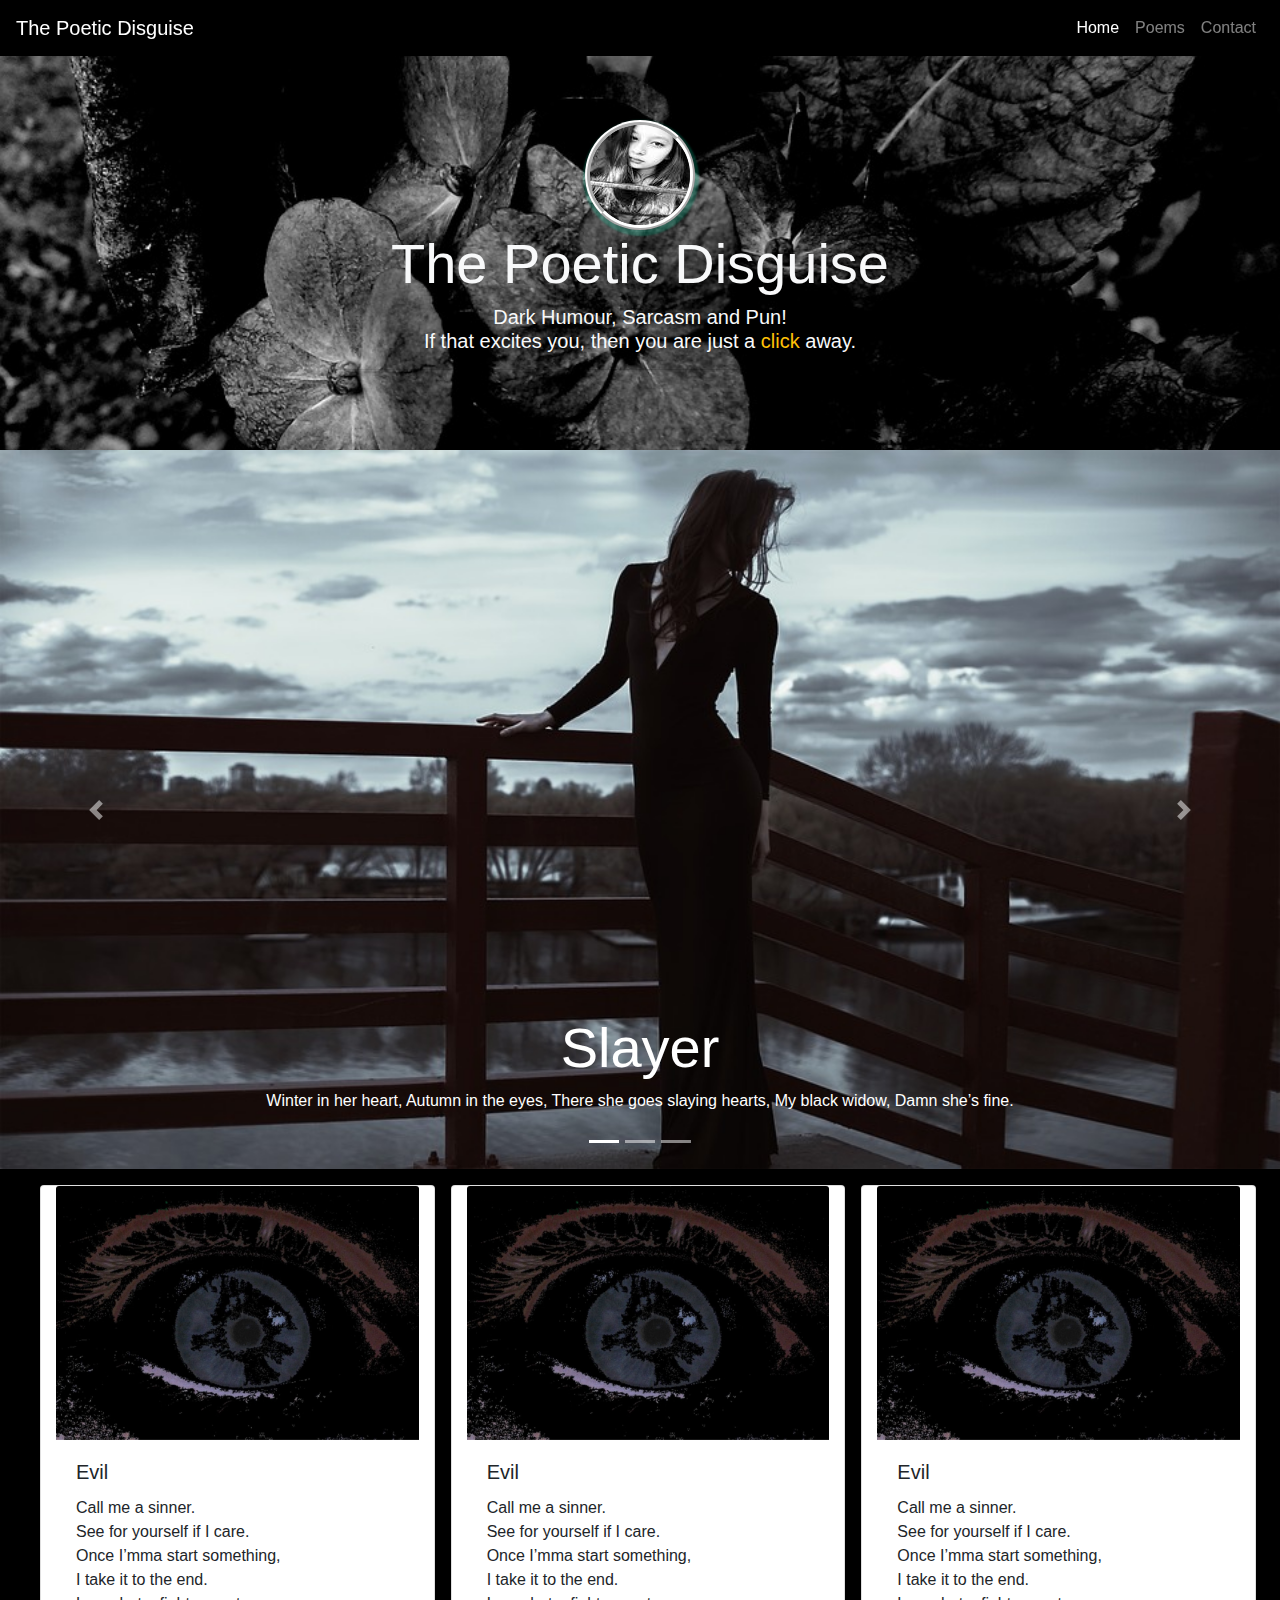
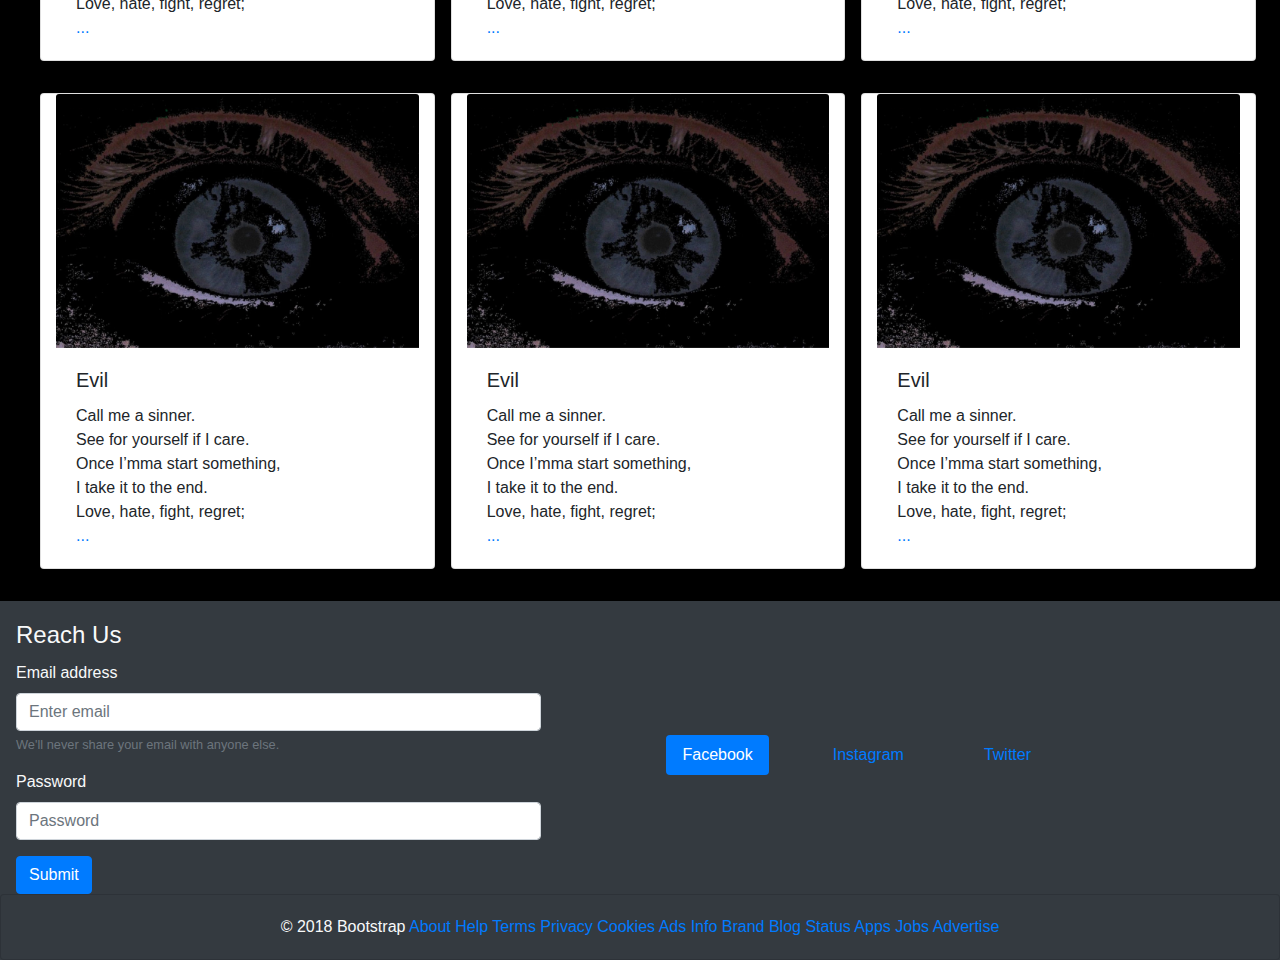
==== index.html @ 0a64d744 "transfer of files from local to remote repository" ====
<!doctype html>
<html lang="en">
  <head>
    <!-- Required meta tags -->
    <meta charset="utf-8">
    <meta name="viewport" content="width=device-width, initial-scale=1, shrink-to-fit=no">

    <!-- Bootstrap CSS -->
    <link rel="stylesheet" href="https://maxcdn.bootstrapcdn.com/bootstrap/4.0.0/css/bootstrap.min.css" integrity="sha384-Gn5384xqQ1aoWXA+058RXPxPg6fy4IWvTNh0E263XmFcJlSAwiGgFAW/dAiS6JXm" crossorigin="anonymous">

    <!-- Custom CSS -->
    <link rel="stylesheet" type="text/css" href="./style.css">

    <title>Home</title>
  </head>
  <body>
  	<!-- Navigation bar -->
      <nav class="navbar navbar-expand-lg sticky-top navbar-dark bg-light bg-transparent navbar-inverse">
        <a class="navbar-brand display-1" href="#" >The Poetic Disguise</a>
        <button class="navbar-toggler" type="button" data-toggle="collapse" data-target="#navbarNav" >
          <span class="navbar-toggler-icon"></span>
        </button>

        <div class="collapse navbar-collapse justify-content-end" id="navbarNav">
          <ul class="navbar-nav ">
            <li class="nav-item active">
              <a class="nav-link" href="#">Home</a>
            </li>
            <li class="nav-item ">
              <a class="nav-link" href="#poem">Poems</a>
            </li>
            <li class="nav-item ">
              <a class="nav-link" href="#contact">Contact</a>
            </li>
          </ul>
        </div>
      </nav>
      <!-- End of Navigation bar -->
    <!-- Header -->
    <header class="d-flex flex-wrap align-content-center justify-content-center banner">
      <!-- Banner -->
      <div class="text-center jumbotron jumbotron-fluid mb-0 text-light bg-transparent d-flex flex-wrap align-content-center justify-content-center ">
         <div class="text-center">
		  <img class="avatar" src="./image/avatar1.jpg" alt="avatar">
		 </div>
         <div class="container">
            <h1 class="display-4">The Poetic Disguise</h1>
            <h3 class="lead"><span>Dark Humour</span>, <span>Sarcasm</span> and <span>Pun!</span><br>
              If that excites you, then you are just a<a class="text-warning" href="#poems"> click</a>
            away.</h3>
            <hr />
         </div>
      </div>
    </header>

      <!-- Carousel -->
      <div id="carouselExampleIndicators" class="carousel slide" data-ride="carousel">
        <ol class="carousel-indicators">
          <li data-target="#carouselExampleIndicators" data-slide-to="0" class="active"></li>
          <li data-target="#carouselExampleIndicators" data-slide-to="1"></li>
          <li data-target="#carouselExampleIndicators" data-slide-to="2"></li>
        </ol>
        <div class="carousel-inner">
          <div class="carousel-item active">
            <img class="d-block w-100 mr-3 img-fluid " src="./image/slayer.jpg" alt="First slide">
            <div class="carousel-caption d-none d-md-block">
            	<h2 class="display-4">Slayer</h2>
            	<blockquote>
            		Winter in her heart,
					Autumn in the eyes,
					There she goes slaying hearts,
					My black widow,
					Damn she’s fine.
				</blockquote>
            </div>
          </div>
          <div class="carousel-item">
            <img class="d-block w-100 mr-3 img-fluid " src="./image/slayer1.jpg" alt="Second slide">
            <div class="carousel-caption d-none d-md-block">
            	<h2 class="display-4">Evil</h2>
            	<blockquote>
            		Imperfect version of perfection,
					Coz perfect is too overrated.
				</blockquote>
            </div>
          </div>
          <div class="carousel-item">
            <img class="d-block w-100 mr-3 img-fluid " src="./image/carousel.jpg" alt="Third slide">
            <div class="carousel-caption d-none d-md-block">
            	<h2 class="display-4 text-dark">Blood Flower</h2>
            	<blockquote class="text-dark">
            		It’s not karma,
					It’s just me: the masochist that you made me be.
					I was right, you were a sakura,<br>
					<span class="text-danger">A bloodflower,</span>
					Only when I touched, the venom spread,
					I saw the demon soul mock my chained heart.Imperfect version of perfection,
										Coz perfect is too overrated.
				</blockquote>
            </div>
          </div>
        </div>
        <a class="carousel-control-prev" href="#carouselExampleIndicators" role="button" data-slide="prev">
          <span class="carousel-control-prev-icon" aria-hidden="true"></span>
          <span class="sr-only">Previous</span>
        </a>
        <a class="carousel-control-next" href="#carouselExampleIndicators" role="button" data-slide="next">
          <span class="carousel-control-next-icon" aria-hidden="true"></span>
          <span class="sr-only">Next</span>
        </a>
      </div>
      <!-- End of Carousel-->

      <!-- Cards -->
     <div class="row ml-4 mr-4 mt-3 mb-3" id="poem">
      <div class="card col-lg col-sm ml-3 mb-3 justify-content-between" style="width: 18rem;">
        <img class="card-img-top img-circle" src="./image/evil.jpg" alt="Card image cap">
        <div class="card-body">
          <h5 class="card-title">Evil</h5>
          <p class="card-text">Call me a sinner.<br>
	         See for yourself if I care.<br>
	         Once I’mma start something,<br>
	         I take it to the end.<br>
	         Love, hate, fight, regret;<br>
          <a href="#" class="card-link  data-toggle="tooltip" data-placement="top" title="Read more">...</a>
	     </p>
        </div>
      </div>
      <div class="card col-lg col-sm ml-3 mb-3 justify-content-between" style="width: 18rem;">
        <img class="card-img-top img-circle" src="./image/evil.jpg" alt="Card image cap">
        <div class="card-body">
          <h5 class="card-title">Evil</h5>
          <p class="card-text">Call me a sinner.<br>
	         See for yourself if I care.<br>
	         Once I’mma start something,<br>
	         I take it to the end.<br>
	         Love, hate, fight, regret;<br>
	         <a href="#" class="card-link  data-toggle="tooltip" data-placement="top" title="Read more">...</a>
	     </p>  
        </div>
      </div>
      <div class="card col-lg col-sm ml-3 mb-3 justify-content-between" style="width: 18rem;">
        <img class="card-img-top img-circle" src="./image/evil.jpg" alt="Card image cap">
        <div class="card-body">
          <h5 class="card-title">Evil</h5>
          <p class="card-text">Call me a sinner.<br>
	         See for yourself if I care.<br>
	         Once I’mma start something,<br>
	         I take it to the end.<br>
	         Love, hate, fight, regret;<br>
	         <a href="#" class="card-link  data-toggle="tooltip" data-placement="top" title="Read more">...</a>
	     </p>
        </div>
      </div>
    </div>  

    <div class="row ml-4 mr-4 mt-3 mb-3">
      <div class="card col-lg col-sm ml-3 mb-3 justify-content-between" style="width: 18rem;">
        <img class="card-img-top img-circle" src="./image/evil.jpg" alt="Card image cap">
        <div class="card-body">
          <h5 class="card-title">Evil</h5>
          <p class="card-text">Call me a sinner.<br>
	         See for yourself if I care.<br>
	         Once I’mma start something,<br>
	         I take it to the end.<br>
	         Love, hate, fight, regret;<br>
          <a href="#" class="card-link  data-toggle="tooltip" data-placement="top" title="Read more">...</a>
	     </p>
        </div>
      </div>
      <div class="card col-lg col-sm ml-3 mb-3 justify-content-between" style="width: 18rem;">
        <img class="card-img-top img-circle" src="./image/evil.jpg" alt="Card image cap">
        <div class="card-body">
          <h5 class="card-title">Evil</h5>
          <p class="card-text">Call me a sinner.<br>
	         See for yourself if I care.<br>
	         Once I’mma start something,<br>
	         I take it to the end.<br>
	         Love, hate, fight, regret;<br>
	         <a href="#" class="card-link  data-toggle="tooltip" data-placement="top" title="Read more">...</a>
	     </p>  
        </div>
      </div> 
      <div class="card col-lg col-sm ml-3 mb-3 justify-content-between" style="width: 18rem;">
        <img class="card-img-top img-circle" src="./image/evil.jpg" alt="Card image cap">
        <div class="card-body">
          <h5 class="card-title">Evil</h5>
          <p class="card-text">Call me a sinner.<br>
	         See for yourself if I care.<br>
	         Once I’mma start something,<br>
	         I take it to the end.<br>
	         Love, hate, fight, regret;<br>
	         <a href="#" class="card-link  data-toggle="tooltip" data-placement="top" title="Read more">...</a>
	     </p>
        </div>
      </div>
    </div>      
      <!-- End of Cards -->

      <!-- Footer -->
     <footer class="justify-content bg-dark text-light">
      <div class="container row pt-3 pl-3">
        <form class="col-lg-6" id="contact">
          <fieldset>
            <legend> Reach Us</legend>
	          <div class="form-group">
	            <label for="exampleInputEmail1">Email address</label>
	            <input type="email" class="form-control" id="exampleInputEmail1" aria-describedby="emailHelp" placeholder="Enter email">
	            <small id="emailHelp" class="form-text text-muted">We'll never share your email with anyone else.</small>
	          </div>
	          <div class="form-group">
	            <label for="exampleInputPassword1">Password</label>
	            <input type="password" class="form-control" id="exampleInputPassword1" placeholder="Password">
	          </div>
	          <button type="submit" class="btn btn-primary">Submit</button>
          </fieldset>
        </form>
        <div class="col-lg-6 d-flex align-items-center justify-content-end">
          <ul class="nav nav-pills">
              <li class="nav-item mr-5">
                <a class="nav-link active" href="#">
                  <span class="oi oi-icon-"></span>
                  Facebook
                </a>
              </li>
              <li class="nav-item mr-5">
                <a class="nav-link" href="#">
                  <span class="icon icon-bell"></span>
                  Instagram
                </a>
              </li>
              <li class="nav-item mr-5">
                <a class="nav-link" href="#">
                  <span class="icon icon-users"></span>
                  Twitter
                </a>
              </li>
            </ul>
        </div>
      </div> 
      <div class="card card-link-list bg-dark text-center">
        <div class="card-body">
          © 2018 Bootstrap

          <a href="#">About</a>
          <a href="#">Help</a>
          <a href="#">Terms</a>
          <a href="#">Privacy</a>
          <a href="#">Cookies</a>
          <a href="#">Ads </a>
          <a href="#">Info</a>
          <a href="#">Brand</a>
          <a href="#">Blog</a>
          <a href="#">Status</a>
          <a href="#">Apps</a>
          <a href="#">Jobs</a>
          <a href="#">Advertise</a>
        </div>
      </div>
    </footer>

  <!-- End of Footer -->
    <!-- Optional JavaScript -->
    <!-- jQuery first, then Popper.js, then Bootstrap JS -->
    <script src="https://code.jquery.com/jquery-3.2.1.slim.min.js" integrity="sha384-KJ3o2DKtIkvYIK3UENzmM7KCkRr/rE9/Qpg6aAZGJwFDMVNA/GpGFF93hXpG5KkN" crossorigin="anonymous"></script>
    <script src="https://cdnjs.cloudflare.com/ajax/libs/popper.js/1.12.9/umd/popper.min.js" integrity="sha384-ApNbgh9B+Y1QKtv3Rn7W3mgPxhU9K/ScQsAP7hUibX39j7fakFPskvXusvfa0b4Q" crossorigin="anonymous"></script>
    <script src="https://maxcdn.bootstrapcdn.com/bootstrap/4.0.0/js/bootstrap.min.js" integrity="sha384-JZR6Spejh4U02d8jOt6vLEHfe/JQGiRRSQQxSfFWpi1MquVdAyjUar5+76PVCmYl" crossorigin="anonymous"></script>
  </body>
</html>
---- style.css ----
@media screen and (max-width: 768px) {
   .col-sm-4 {
     text-align: center;
     margin: 25px 0;
  }
}

body {
  background: black;
}

/* header */
.banner {
	background-image: url("./image/jumbotron.jpg");
  background-size: cover;
  min-height: -webkit-fill-available;
}

/* carousel */
.carsouel-item img {
	height: 50px;
}

/* avatar */
.avatar {
  border: 5px ridge white;
  border-radius: 50%;
  background: url("./image/avatar1.jpg");
  box-shadow: 1px 3px 2px 3px #00ffc433; 
}

.avatar:hover {
  background: url("./image/facebook.ico");
}

.card_margin {
  margin-right: 0px;
}
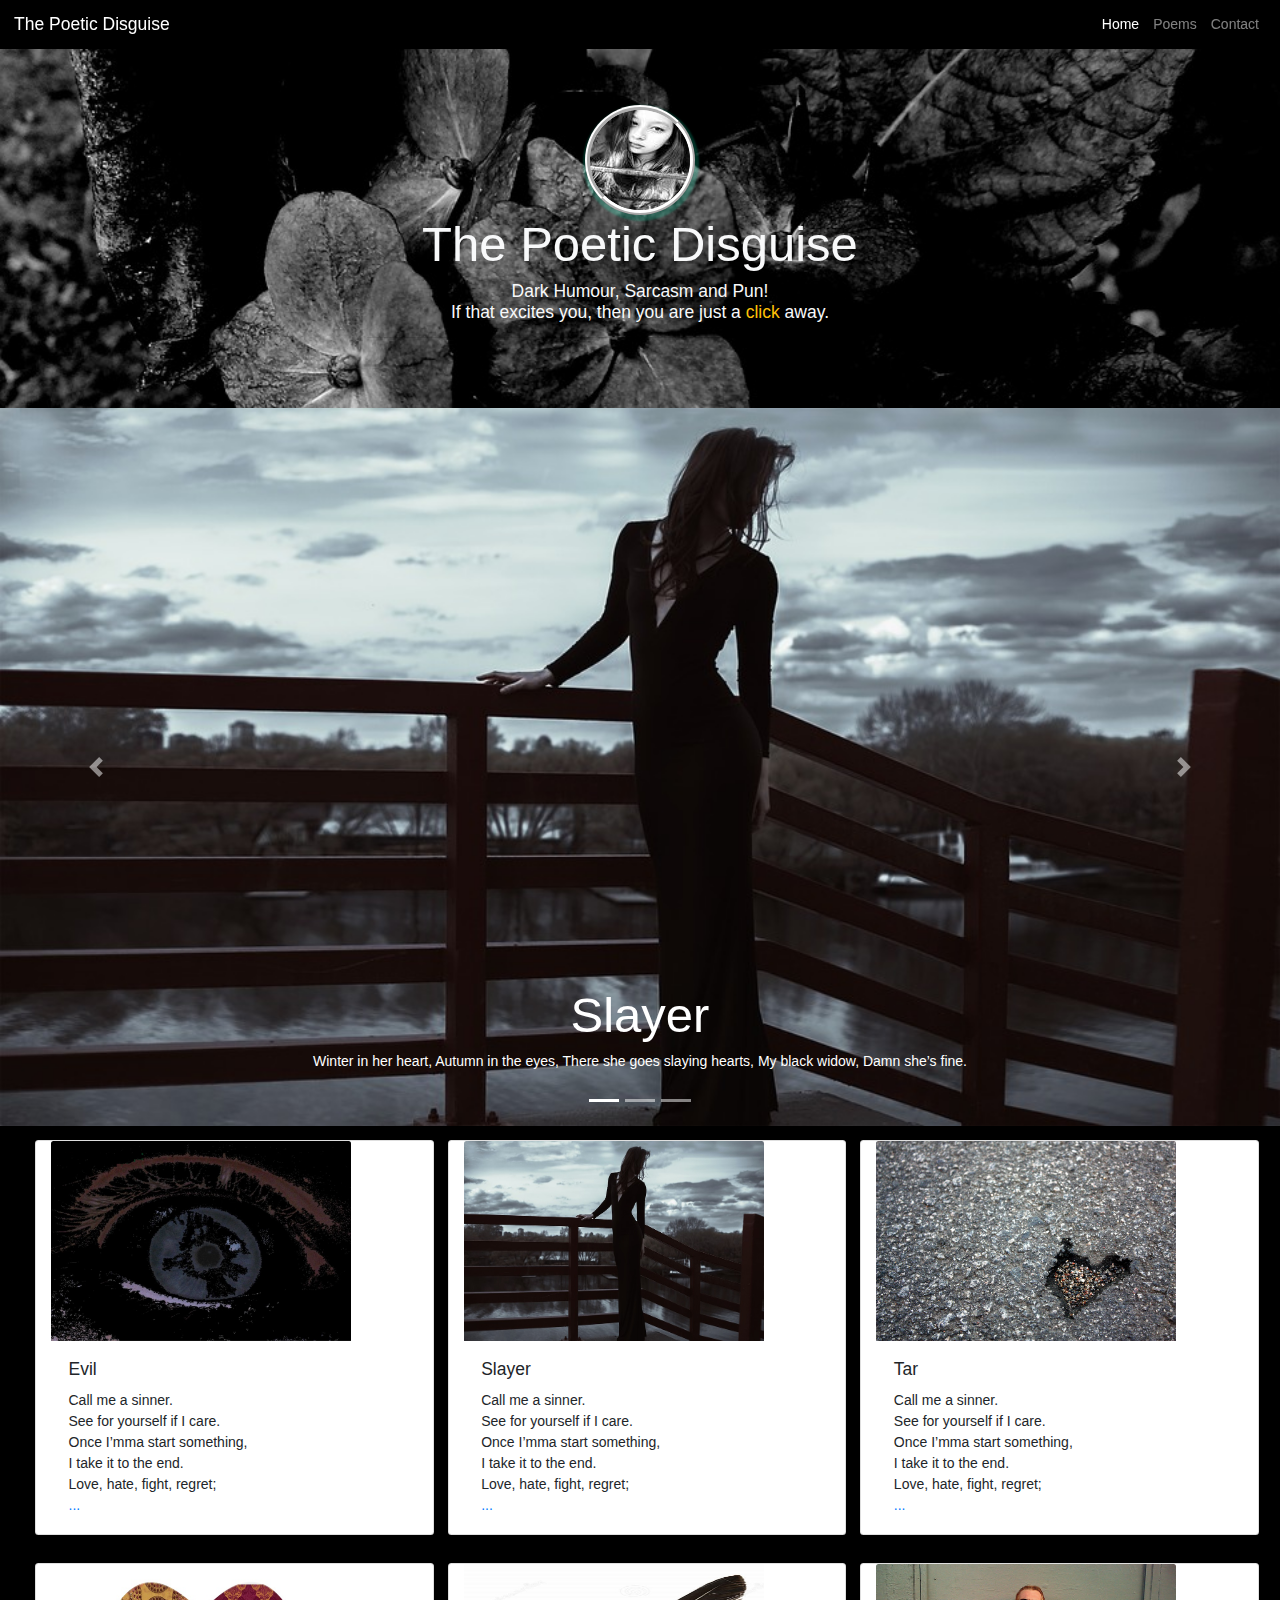
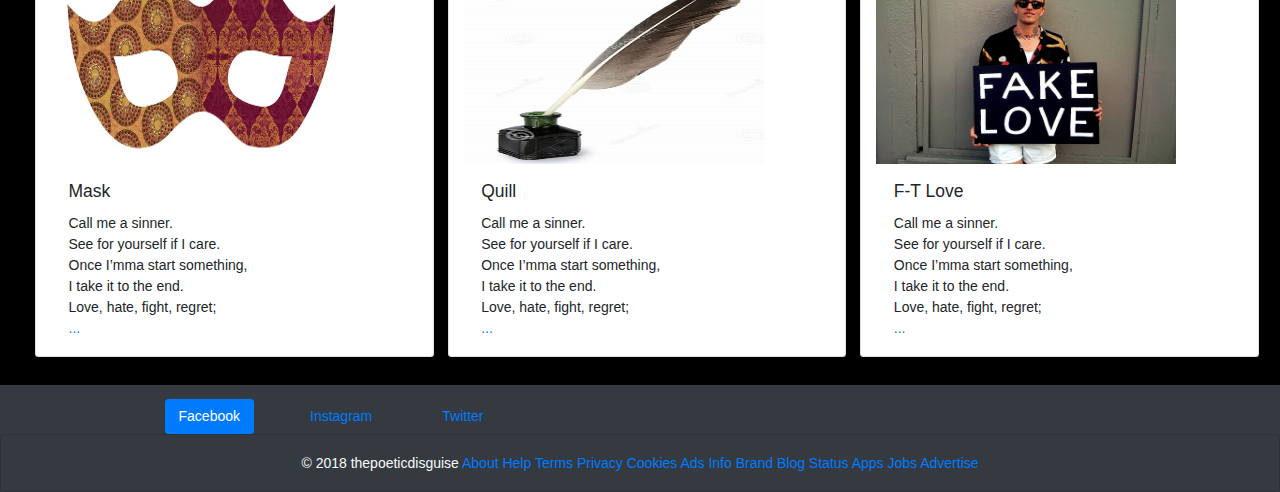
==== commit a7cee6dc: "resolved merge conflicts" ====
--- a/index.html
+++ b/index.html
@@ -22,15 +22,15 @@
         </button>
 
         <div class="collapse navbar-collapse justify-content-end" id="navbarNav">
-          <ul class="navbar-nav ">
+          <ul class="navbar-nav text-right">
             <li class="nav-item active">
               <a class="nav-link" href="#">Home</a>
             </li>
             <li class="nav-item ">
-              <a class="nav-link" href="#poem">Poems</a>
+              <a class="nav-link" href="./poem.html">Poems</a>
             </li>
             <li class="nav-item ">
-              <a class="nav-link" href="#contact">Contact</a>
+              <a class="nav-link" href="./contact.html">Contact</a>
             </li>
           </ul>
         </div>
@@ -46,7 +46,7 @@
          <div class="container">
             <h1 class="display-4">The Poetic Disguise</h1>
             <h3 class="lead"><span>Dark Humour</span>, <span>Sarcasm</span> and <span>Pun!</span><br>
-              If that excites you, then you are just a<a class="text-warning" href="#poems"> click</a>
+              If that excites you, then you are just a<a class="text-warning" href="#poem"> click</a>
             away.</h3>
             <hr />
          </div>
@@ -114,41 +114,41 @@
       <!-- Cards -->
      <div class="row ml-4 mr-4 mt-3 mb-3" id="poem">
       <div class="card col-lg col-sm ml-3 mb-3 justify-content-between" style="width: 18rem;">
-        <img class="card-img-top img-circle" src="./image/evil.jpg" alt="Card image cap">
-        <div class="card-body">
-          <h5 class="card-title">Evil</h5>
-          <p class="card-text">Call me a sinner.<br>
-	         See for yourself if I care.<br>
-	         Once I’mma start something,<br>
-	         I take it to the end.<br>
-	         Love, hate, fight, regret;<br>
-          <a href="#" class="card-link  data-toggle="tooltip" data-placement="top" title="Read more">...</a>
-	     </p>
-        </div>
-      </div>
-      <div class="card col-lg col-sm ml-3 mb-3 justify-content-between" style="width: 18rem;">
-        <img class="card-img-top img-circle" src="./image/evil.jpg" alt="Card image cap">
-        <div class="card-body">
-          <h5 class="card-title">Evil</h5>
-          <p class="card-text">Call me a sinner.<br>
-	         See for yourself if I care.<br>
-	         Once I’mma start something,<br>
-	         I take it to the end.<br>
-	         Love, hate, fight, regret;<br>
-	         <a href="#" class="card-link  data-toggle="tooltip" data-placement="top" title="Read more">...</a>
+        <img class="card-img-top img-circle img-fluid thumbnails" src="./image/evil.jpg" alt="Card image cap">
+        <div class="card-body">
+          <h5 class="h5 card-title">Evil</h5>
+          <p class="card-text">Call me a sinner.<br>
+	         See for yourself if I care.<br>
+	         Once I’mma start something,<br>
+	         I take it to the end.<br>
+	         Love, hate, fight, regret;<br>
+          <a href="./poem.html" class="card-link  data-toggle="tooltip" data-placement="top" title="Read more">...</a>
+	     </p>
+        </div>
+      </div>
+      <div class="card col-lg col-sm ml-3 mb-3 justify-content-between" style="width: 18rem;">
+        <img class="card-img-top img-circle img-fluid thumbnails" src="./image/slayer.jpg" alt="Card image cap">
+        <div class="card-body">
+          <h5 class="h5 card-title">Slayer</h5>
+          <p class="card-text">Call me a sinner.<br>
+	         See for yourself if I care.<br>
+	         Once I’mma start something,<br>
+	         I take it to the end.<br>
+	         Love, hate, fight, regret;<br>
+		<a href="./poem.html" class="card-link  data-toggle="tooltip" data-placement="top" title="Read more">...</a>
 	     </p>  
         </div>
       </div>
       <div class="card col-lg col-sm ml-3 mb-3 justify-content-between" style="width: 18rem;">
-        <img class="card-img-top img-circle" src="./image/evil.jpg" alt="Card image cap">
-        <div class="card-body">
-          <h5 class="card-title">Evil</h5>
-          <p class="card-text">Call me a sinner.<br>
-	         See for yourself if I care.<br>
-	         Once I’mma start something,<br>
-	         I take it to the end.<br>
-	         Love, hate, fight, regret;<br>
-	         <a href="#" class="card-link  data-toggle="tooltip" data-placement="top" title="Read more">...</a>
+        <img class="card-img-top img-circle img-fluid thumbnails" src="./image/tar.jpg" alt="Card image cap">
+        <div class="card-body">
+          <h5 class="h5 card-title">Tar</h5>
+          <p class="card-text">Call me a sinner.<br>
+	         See for yourself if I care.<br>
+	         Once I’mma start something,<br>
+	         I take it to the end.<br>
+	         Love, hate, fight, regret;<br>
+	         <a href="./poem.html" class="card-link  data-toggle="tooltip" data-placement="top" title="Read more">...</a>
 	     </p>
         </div>
       </div>
@@ -156,41 +156,49 @@
 
     <div class="row ml-4 mr-4 mt-3 mb-3">
       <div class="card col-lg col-sm ml-3 mb-3 justify-content-between" style="width: 18rem;">
-        <img class="card-img-top img-circle" src="./image/evil.jpg" alt="Card image cap">
-        <div class="card-body">
-          <h5 class="card-title">Evil</h5>
-          <p class="card-text">Call me a sinner.<br>
-	         See for yourself if I care.<br>
-	         Once I’mma start something,<br>
-	         I take it to the end.<br>
-	         Love, hate, fight, regret;<br>
-          <a href="#" class="card-link  data-toggle="tooltip" data-placement="top" title="Read more">...</a>
-	     </p>
-        </div>
-      </div>
-      <div class="card col-lg col-sm ml-3 mb-3 justify-content-between" style="width: 18rem;">
-        <img class="card-img-top img-circle" src="./image/evil.jpg" alt="Card image cap">
-        <div class="card-body">
-          <h5 class="card-title">Evil</h5>
-          <p class="card-text">Call me a sinner.<br>
-	         See for yourself if I care.<br>
-	         Once I’mma start something,<br>
-	         I take it to the end.<br>
-	         Love, hate, fight, regret;<br>
-	         <a href="#" class="card-link  data-toggle="tooltip" data-placement="top" title="Read more">...</a>
+        <img class="card-img-top img-circle img-fluid thumbnails" src="./image/mask2.jpg" alt="Card image cap">
+        <div class="card-body">
+          <h5 class="h5 card-title">Mask</h5>
+	<p class="card-text">Call me a sinner.<br>
+	         See for yourself if I care.<br>
+	         Once I’mma start something,<br>
+	         I take it to the end.<br>
+	         Love, hate, fight, regret;<br>
+
+          <a href="./poem.html" class="card-link  data-toggle="tooltip" data-placement="top" title="Read more">...</a>
+	     </p>
+        </div>
+      </div>
+      <div class="card col-lg col-sm ml-3 mb-3 justify-content-between" style="width: 18rem;">
+
+        <img class="card-img-top img-circle img-fluid thumbnails" src="./image/quill.jpg" alt="Card image cap">
+        <div class="card-body">
+          <h5 class="h5 card-title">Quill</h5>
+
+          <p class="card-text">Call me a sinner.<br>
+	         See for yourself if I care.<br>
+	         Once I’mma start something,<br>
+	         I take it to the end.<br>
+	         Love, hate, fight, regret;<br>
+
+	         <a href="./poem.html" class="card-link  data-toggle="tooltip" data-placement="top" title="Read more">...</a>
+
 	     </p>  
         </div>
       </div> 
       <div class="card col-lg col-sm ml-3 mb-3 justify-content-between" style="width: 18rem;">
-        <img class="card-img-top img-circle" src="./image/evil.jpg" alt="Card image cap">
-        <div class="card-body">
-          <h5 class="card-title">Evil</h5>
-          <p class="card-text">Call me a sinner.<br>
-	         See for yourself if I care.<br>
-	         Once I’mma start something,<br>
-	         I take it to the end.<br>
-	         Love, hate, fight, regret;<br>
-	         <a href="#" class="card-link  data-toggle="tooltip" data-placement="top" title="Read more">...</a>
+
+        <img class="card-img-top img-circle img-fluid thumbnails" src="./image/faketruelove.jpg" alt="Card image cap">
+        <div class="card-body">
+          <h5 class="h5 card-title">F-T Love</h5>
+
+          <p class="card-text">Call me a sinner.<br>
+	         See for yourself if I care.<br>
+	         Once I’mma start something,<br>
+	         I take it to the end.<br>
+	         Love, hate, fight, regret;<br>
+
+	         <a href="./poem.html" class="card-link  data-toggle="tooltip" data-placement="top" title="Read more">...</a>
 	     </p>
         </div>
       </div>
@@ -200,37 +208,28 @@
       <!-- Footer -->
      <footer class="justify-content bg-dark text-light">
       <div class="container row pt-3 pl-3">
-        <form class="col-lg-6" id="contact">
-          <fieldset>
-            <legend> Reach Us</legend>
-	          <div class="form-group">
-	            <label for="exampleInputEmail1">Email address</label>
-	            <input type="email" class="form-control" id="exampleInputEmail1" aria-describedby="emailHelp" placeholder="Enter email">
-	            <small id="emailHelp" class="form-text text-muted">We'll never share your email with anyone else.</small>
-	          </div>
-	          <div class="form-group">
-	            <label for="exampleInputPassword1">Password</label>
-	            <input type="password" class="form-control" id="exampleInputPassword1" placeholder="Password">
-	          </div>
-	          <button type="submit" class="btn btn-primary">Submit</button>
-          </fieldset>
-        </form>
-        <div class="col-lg-6 d-flex align-items-center justify-content-end">
+
+                <div class="col-lg-6 d-flex align-items-center justify-content-end">
           <ul class="nav nav-pills">
               <li class="nav-item mr-5">
-                <a class="nav-link active" href="#">
+                <a class="nav-link active" href="https://www.fb.com/thepoeticdisguise">
+
                   <span class="oi oi-icon-"></span>
                   Facebook
                 </a>
               </li>
               <li class="nav-item mr-5">
-                <a class="nav-link" href="#">
+
+                <a class="nav-link" href="https://www.instagram.com/thepoeticdisguise">
+
                   <span class="icon icon-bell"></span>
                   Instagram
                 </a>
               </li>
               <li class="nav-item mr-5">
-                <a class="nav-link" href="#">
+
+                <a class="nav-link" href="https://www.twitter.com">
+
                   <span class="icon icon-users"></span>
                   Twitter
                 </a>
@@ -240,7 +239,9 @@
       </div> 
       <div class="card card-link-list bg-dark text-center">
         <div class="card-body">
-          © 2018 Bootstrap
+
+          © 2018 thepoeticdisguise
+
 
           <a href="#">About</a>
           <a href="#">Help</a>
@@ -266,4 +267,4 @@
     <script src="https://cdnjs.cloudflare.com/ajax/libs/popper.js/1.12.9/umd/popper.min.js" integrity="sha384-ApNbgh9B+Y1QKtv3Rn7W3mgPxhU9K/ScQsAP7hUibX39j7fakFPskvXusvfa0b4Q" crossorigin="anonymous"></script>
     <script src="https://maxcdn.bootstrapcdn.com/bootstrap/4.0.0/js/bootstrap.min.js" integrity="sha384-JZR6Spejh4U02d8jOt6vLEHfe/JQGiRRSQQxSfFWpi1MquVdAyjUar5+76PVCmYl" crossorigin="anonymous"></script>
   </body>
-</html>+</html>
--- a/style.css
+++ b/style.css
@@ -4,6 +4,29 @@
      margin: 25px 0;
   }
 }
+html {
+  font-size: 14px;
+}
+
+@include media-breakpoint-up(sm) {
+  html {
+    font-size: 16px;
+  }
+}
+
+@include media-breakpoint-up(md) {
+  html {
+    font-size: 20px;
+  }
+}
+
+@include media-breakpoint-up(lg) {
+  html {
+    font-size: 28px;
+  }
+}
+
+/* body */
 
 body {
   background: black;
@@ -29,10 +52,15 @@
   box-shadow: 1px 3px 2px 3px #00ffc433; 
 }
 
-.avatar:hover {
-  background: url("./image/facebook.ico");
+/* cards */
+.card_margin {
+  margin-right: 0px;
 }
 
-.card_margin {
-  margin-right: 0px;
-}+/* thumbnails */
+.thumbnails {
+  width: 300px;
+  height: 200px;
+}
+
+
